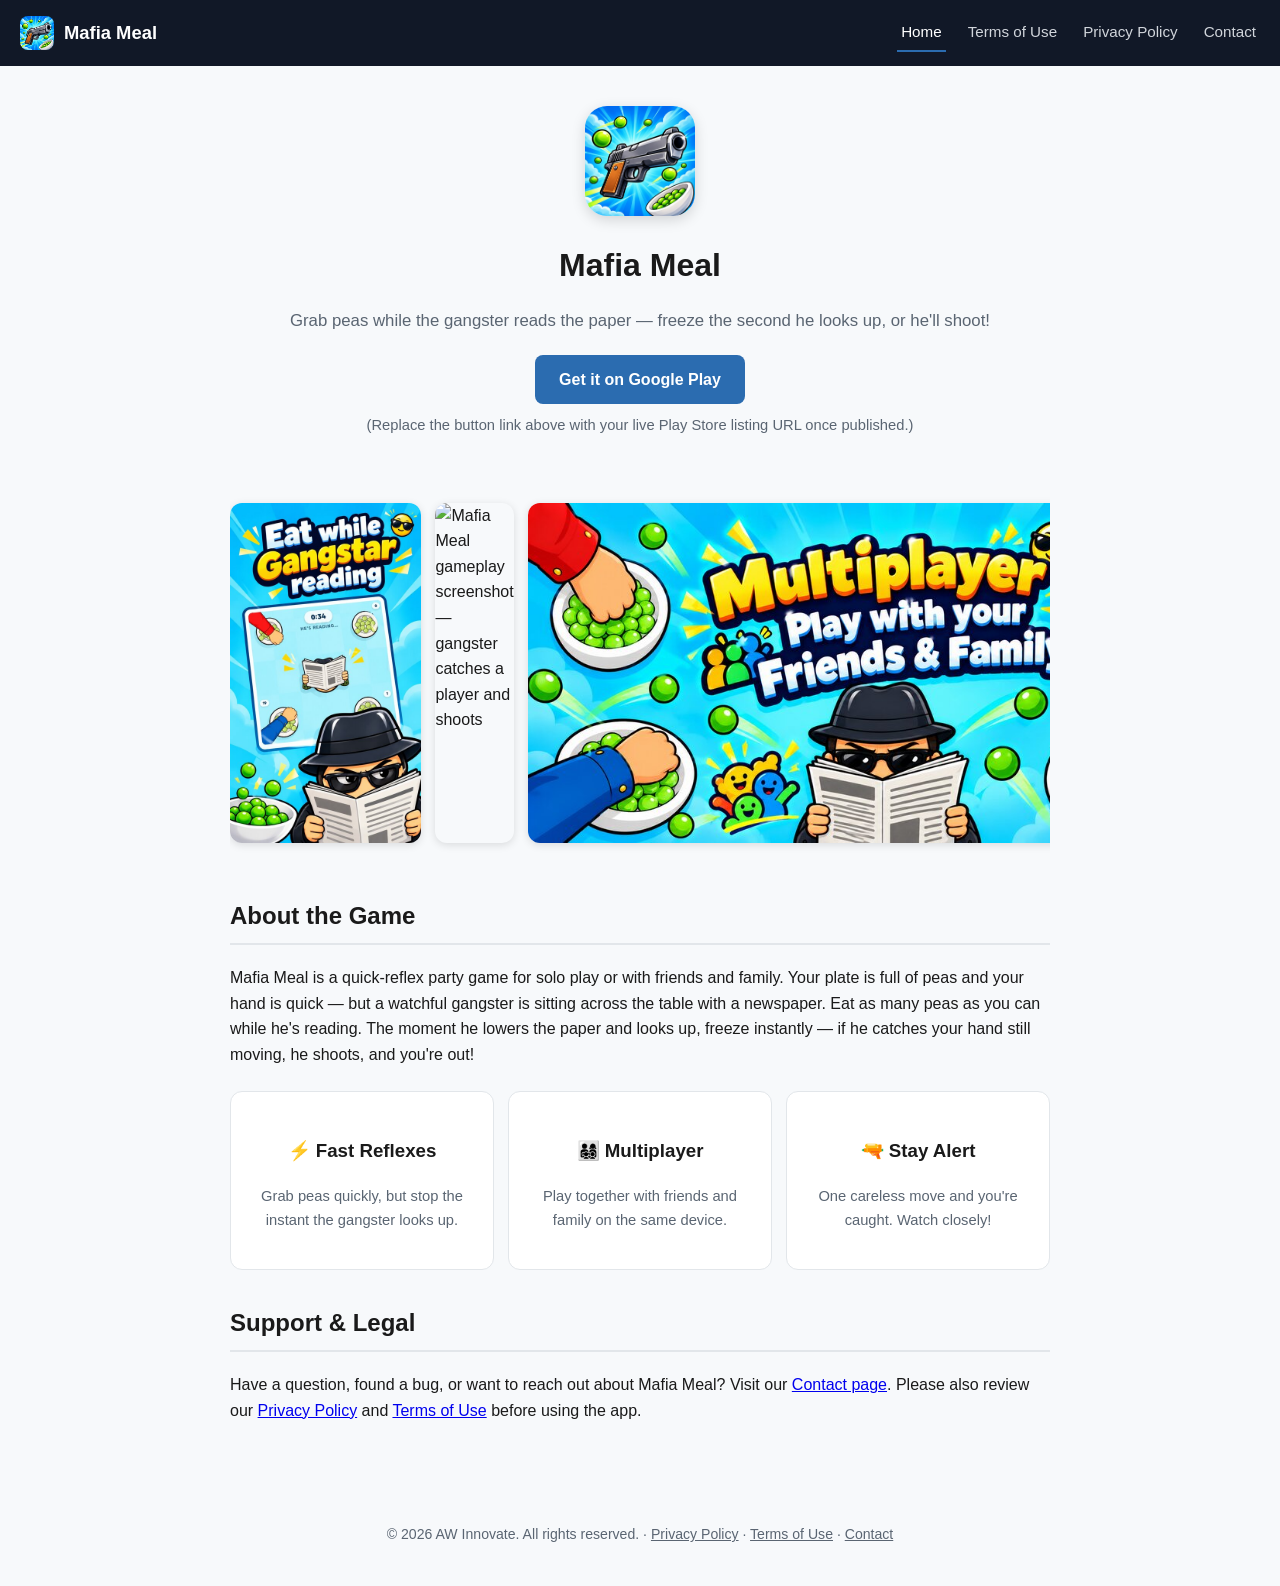
==== index.html @ bf1c8f83 "first init" ====
<!DOCTYPE html>
<html lang="en">
<head>
<meta charset="UTF-8">
<meta name="viewport" content="width=device-width, initial-scale=1.0">
<title>Mafia Meal — Grab peas, dodge the gangster!</title>
<meta name="description" content="Mafia Meal is a fast reflex party game — eat peas while the gangster reads the newspaper, freeze when he looks up, or get shot!">
<link rel="icon" href="assets/icon.jpg">
<link rel="stylesheet" href="style.css">
</head>
<body>

<header>
  <a href="index.html" class="brand">
    <img src="assets/icon.jpg" alt="Mafia Meal icon">
    Mafia Meal
  </a>
  <nav>
    <a href="index.html" class="active">Home</a>
    <a href="terms.html">Terms of Use</a>
    <a href="privacy.html">Privacy Policy</a>
    <a href="contact.html">Contact</a>
  </nav>
</header>

<main>

  <section class="hero">
    <img class="icon" src="assets/icon.jpg" alt="Mafia Meal app icon">
    <h1>Mafia Meal</h1>
    <p class="tagline">Grab peas while the gangster reads the paper — freeze the second he looks up, or he'll shoot!</p>
    <a class="btn" href="#">Get it on Google Play</a>
    <p class="muted" style="margin-top:10px;">(Replace the button link above with your live Play Store listing URL once published.)</p>
  </section>

  <div class="gallery">
    <img src="assets/screenshot1.jpg" alt="Mafia Meal gameplay screenshot — eating peas while the gangster reads">
    <img src="assets/screenshot2.png" alt="Mafia Meal gameplay screenshot — gangster catches a player and shoots">
    <img src="assets/banner.jpg" alt="Mafia Meal multiplayer — play with friends and family">
  </div>

  <h2>About the Game</h2>
  <p>
    Mafia Meal is a quick-reflex party game for solo play or with friends and family.
    Your plate is full of peas and your hand is quick — but a watchful gangster is sitting
    across the table with a newspaper. Eat as many peas as you can while he's reading.
    The moment he lowers the paper and looks up, freeze instantly — if he catches your hand
    still moving, he shoots, and you're out!
  </p>

  <div class="features">
    <div class="card">
      <h3>⚡ Fast Reflexes</h3>
      <p class="muted">Grab peas quickly, but stop the instant the gangster looks up.</p>
    </div>
    <div class="card">
      <h3>👨‍👩‍👧‍👦 Multiplayer</h3>
      <p class="muted">Play together with friends and family on the same device.</p>
    </div>
    <div class="card">
      <h3>🔫 Stay Alert</h3>
      <p class="muted">One careless move and you're caught. Watch closely!</p>
    </div>
  </div>

  <h2>Support &amp; Legal</h2>
  <p>
    Have a question, found a bug, or want to reach out about Mafia Meal? Visit our
    <a href="contact.html">Contact page</a>. Please also review our
    <a href="privacy.html">Privacy Policy</a> and <a href="terms.html">Terms of Use</a>
    before using the app.
  </p>

</main>

<footer>
  &copy; <span id="year"></span> AW Innovate. All rights reserved. &middot;
  <a href="privacy.html">Privacy Policy</a> &middot;
  <a href="terms.html">Terms of Use</a> &middot;
  <a href="contact.html">Contact</a>
  <script>document.getElementById('year').textContent = new Date().getFullYear();</script>
</footer>

</body>
</html>
---- style.css ----
:root {
  --accent: #2b6cb0;
  --bg: #f7f9fb;
  --text: #1a1a1a;
  --muted: #5a6572;
  --card-bg: #ffffff;
  --border: #e2e6ea;
}

* { box-sizing: border-box; }

body {
  margin: 0;
  font-family: -apple-system, Segoe UI, Roboto, Helvetica, Arial, sans-serif;
  background: var(--bg);
  color: var(--text);
  line-height: 1.6;
}

header {
  background: #111827;
  color: #fff;
  padding: 14px 20px;
  display: flex;
  align-items: center;
  justify-content: space-between;
  flex-wrap: wrap;
  gap: 10px;
}

.brand {
  display: flex;
  align-items: center;
  gap: 10px;
  font-weight: 700;
  font-size: 1.15rem;
  text-decoration: none;
  color: #fff;
}

.brand img {
  width: 34px;
  height: 34px;
  border-radius: 8px;
}

nav {
  display: flex;
  gap: 18px;
  flex-wrap: wrap;
}

nav a {
  color: #d1d5db;
  text-decoration: none;
  font-size: 0.95rem;
  padding: 6px 4px;
  border-bottom: 2px solid transparent;
}

nav a:hover,
nav a.active {
  color: #fff;
  border-bottom: 2px solid var(--accent);
}

main {
  max-width: 860px;
  margin: 0 auto;
  padding: 30px 20px 60px;
}

.hero {
  text-align: center;
  padding: 10px 0 30px;
}

.hero img.icon {
  width: 110px;
  height: 110px;
  border-radius: 22px;
  box-shadow: 0 4px 14px rgba(0,0,0,0.15);
}

.hero h1 {
  margin: 16px 0 6px;
  font-size: 2rem;
}

.hero p.tagline {
  color: var(--muted);
  font-size: 1.05rem;
  margin-bottom: 20px;
}

.btn {
  display: inline-block;
  background: var(--accent);
  color: #fff;
  padding: 12px 24px;
  border-radius: 8px;
  text-decoration: none;
  font-weight: 600;
}

.gallery {
  display: flex;
  gap: 14px;
  overflow-x: auto;
  padding: 20px 0;
}

.gallery img {
  height: 340px;
  border-radius: 12px;
  box-shadow: 0 2px 8px rgba(0,0,0,0.12);
}

.card {
  background: var(--card-bg);
  border: 1px solid var(--border);
  border-radius: 12px;
  padding: 22px 24px;
  margin: 18px 0;
}

.features {
  display: grid;
  grid-template-columns: repeat(auto-fit, minmax(180px, 1fr));
  gap: 14px;
  margin: 24px 0;
}

.features .card {
  margin: 0;
  text-align: center;
}

h2 {
  border-bottom: 2px solid var(--border);
  padding-bottom: 8px;
  margin-top: 34px;
}

h3 {
  margin-top: 22px;
}

.muted {
  color: var(--muted);
  font-size: 0.92rem;
}

.contact-block {
  display: flex;
  gap: 20px;
  align-items: flex-start;
  flex-wrap: wrap;
}

.contact-block .info {
  flex: 1;
  min-width: 240px;
}

.contact-block img {
  max-width: 320px;
  width: 100%;
  border-radius: 12px;
  border: 1px solid var(--border);
}

.contact-row {
  display: flex;
  align-items: center;
  gap: 10px;
  margin: 14px 0;
}

.contact-row a {
  color: var(--accent);
  text-decoration: none;
  font-weight: 600;
}

.effective-date {
  color: var(--muted);
  font-size: 0.9rem;
  margin-bottom: 18px;
}

footer {
  text-align: center;
  padding: 24px 20px 40px;
  color: var(--muted);
  font-size: 0.88rem;
}

footer a {
  color: var(--muted);
}

ul {
  padding-left: 22px;
}

li {
  margin-bottom: 6px;
}

table {
  width: 100%;
  border-collapse: collapse;
  margin: 14px 0;
}

table th, table td {
  border: 1px solid var(--border);
  padding: 8px 10px;
  text-align: left;
  font-size: 0.92rem;
}

table th {
  background: #f0f2f5;
}
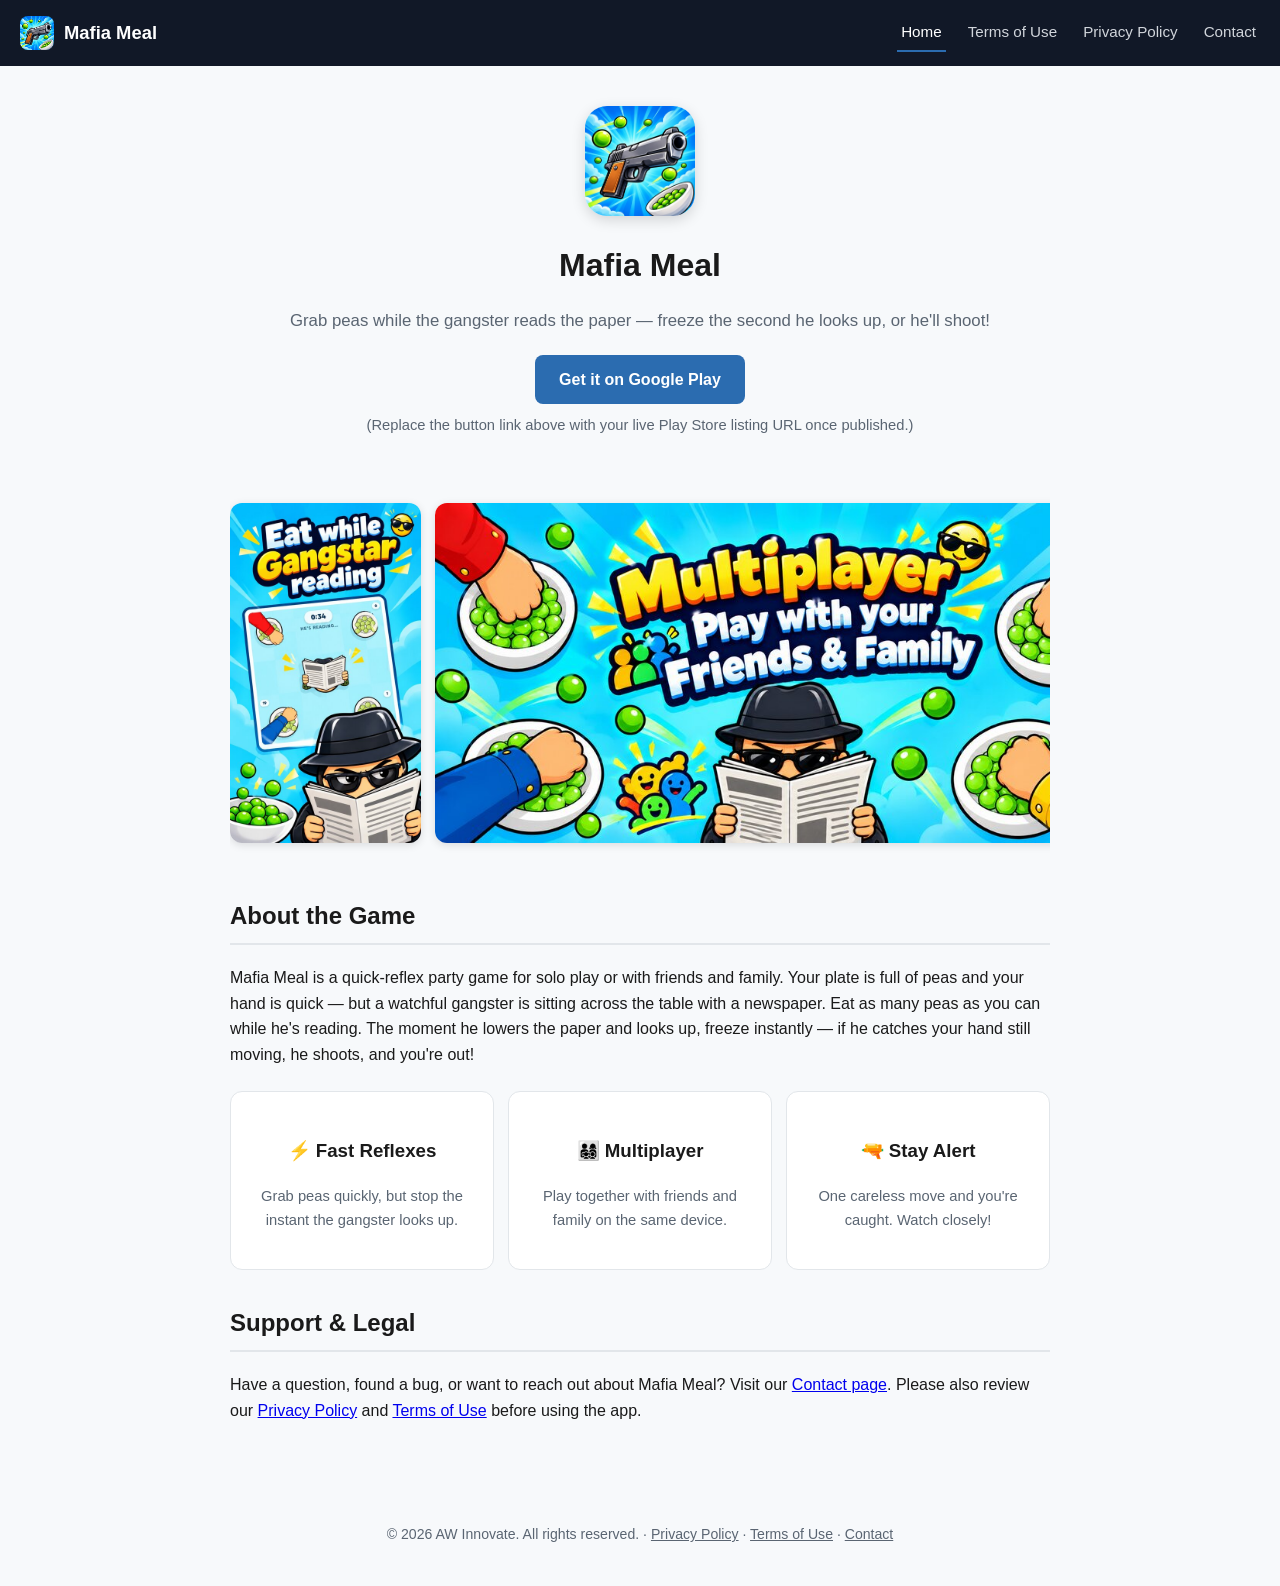
==== commit 80a3e708: "remove image" ====
--- a/index.html
+++ b/index.html
@@ -35,7 +35,6 @@
 
   <div class="gallery">
     <img src="assets/screenshot1.jpg" alt="Mafia Meal gameplay screenshot — eating peas while the gangster reads">
-    <img src="assets/screenshot2.png" alt="Mafia Meal gameplay screenshot — gangster catches a player and shoots">
     <img src="assets/banner.jpg" alt="Mafia Meal multiplayer — play with friends and family">
   </div>
 
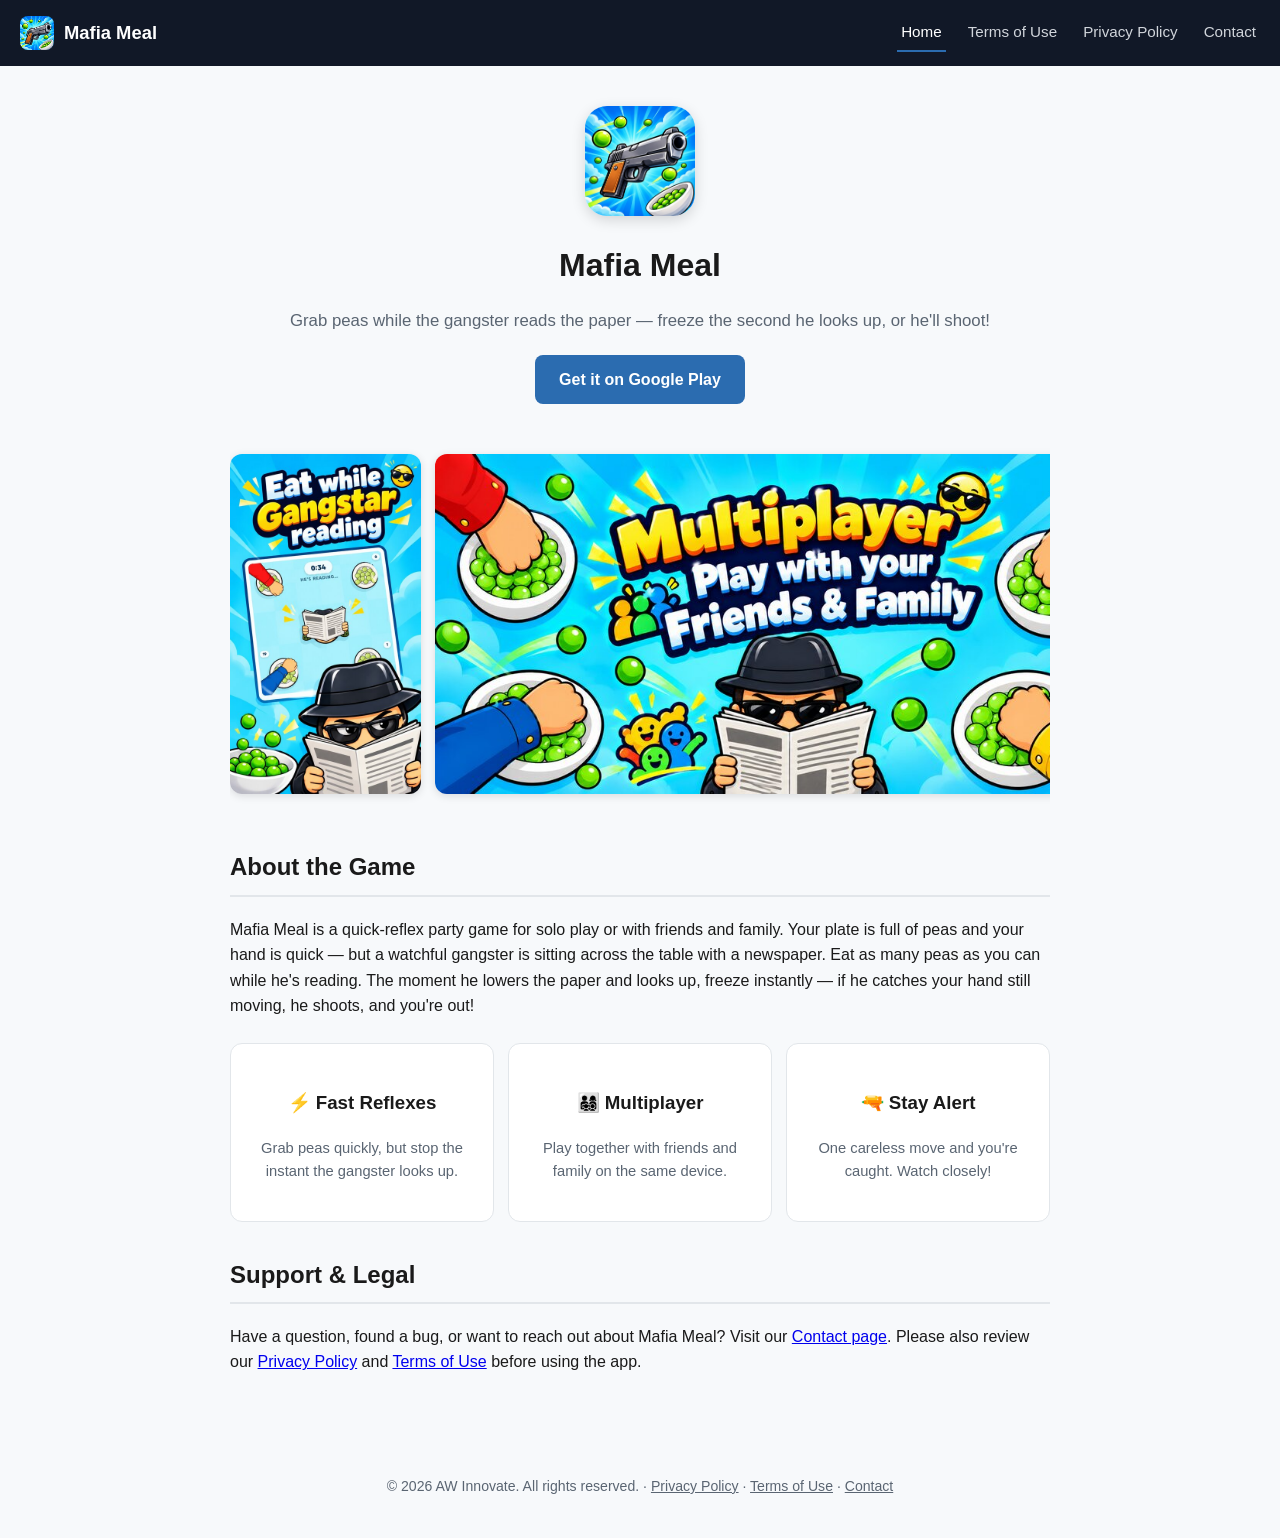
==== commit 83fc1900: "add link" ====
--- a/index.html
+++ b/index.html
@@ -29,8 +29,7 @@
     <img class="icon" src="assets/icon.jpg" alt="Mafia Meal app icon">
     <h1>Mafia Meal</h1>
     <p class="tagline">Grab peas while the gangster reads the paper — freeze the second he looks up, or he'll shoot!</p>
-    <a class="btn" href="#">Get it on Google Play</a>
-    <p class="muted" style="margin-top:10px;">(Replace the button link above with your live Play Store listing URL once published.)</p>
+    <a class="btn" href="https://play.google.com/store/apps/details?id=com.peasandpistols.app">Get it on Google Play</a>
   </section>
 
   <div class="gallery">
